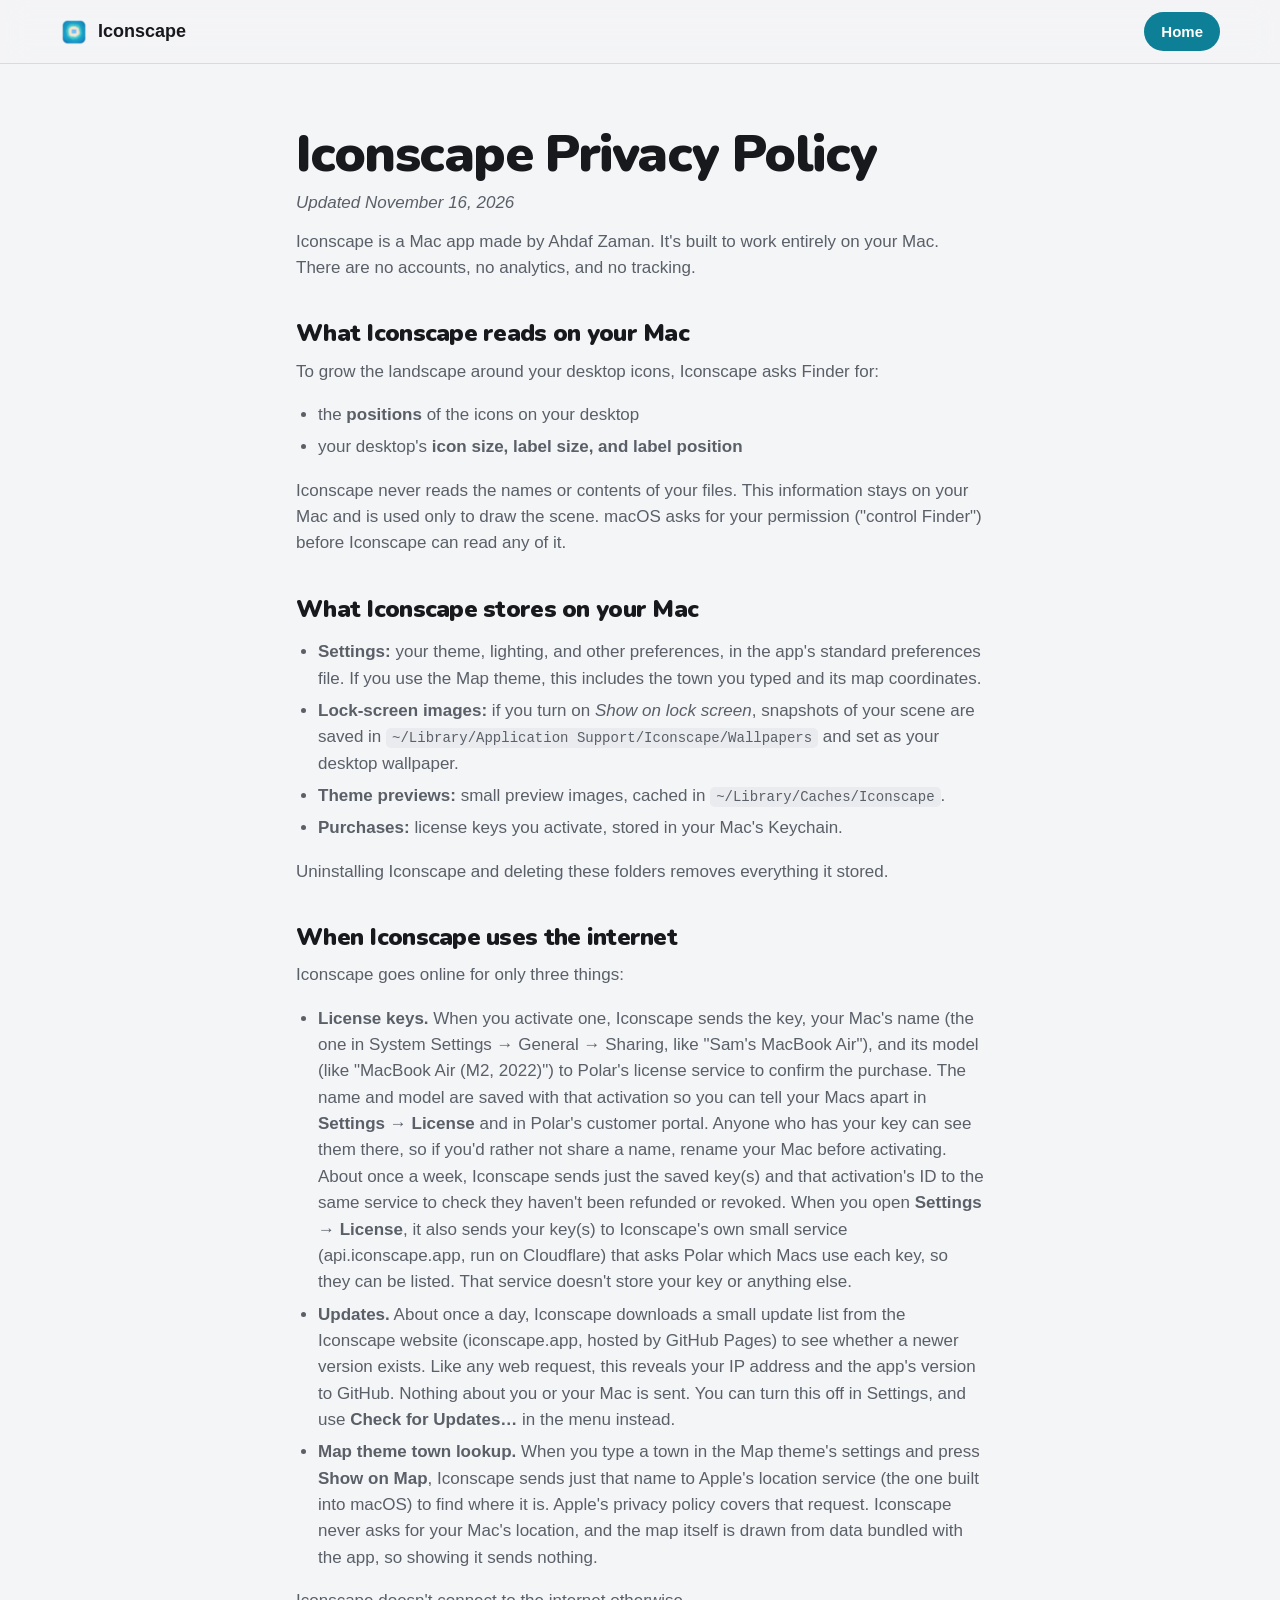
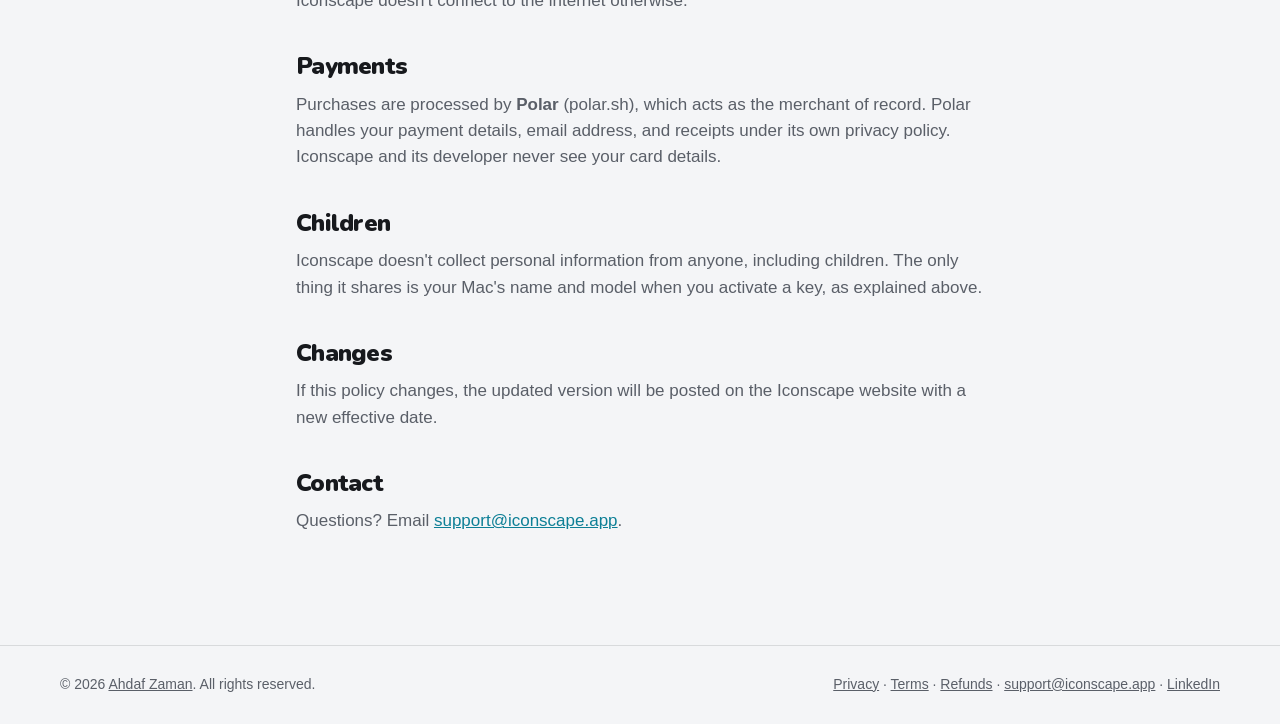
==== privacy.html @ f94374fd "Footer: LinkedIn" ====
<!doctype html>
<html lang="en">
<head>
<meta charset="utf-8">
<meta name="viewport" content="width=device-width, initial-scale=1">
<title>Privacy · Iconscape</title>
<meta name="description" content="How Iconscape handles your data: no accounts, no analytics, and no tracking.">
<link rel="canonical" href="https://iconscape.app/privacy.html">
<meta property="og:type" content="website">
<meta property="og:site_name" content="Iconscape">
<meta property="og:title" content="Privacy · Iconscape">
<meta property="og:description" content="How Iconscape handles your data: no accounts, no analytics, and no tracking.">
<meta property="og:url" content="https://iconscape.app/privacy.html">
<meta property="og:image" content="https://iconscape.app/img/lagoon.jpg">
<meta property="og:image:width" content="1800">
<meta property="og:image:height" content="1170">
<meta property="og:image:alt" content="A Mac desktop with a lagoon landscape growing around its icons">
<meta name="twitter:card" content="summary_large_image">
<meta name="twitter:title" content="Privacy · Iconscape">
<meta name="twitter:description" content="How Iconscape handles your data: no accounts, no analytics, and no tracking.">
<meta name="twitter:image" content="https://iconscape.app/img/lagoon.jpg">
<meta name="twitter:image:alt" content="A Mac desktop with a lagoon landscape growing around its icons">
<meta name="theme-color" content="#f4f5f7" media="(prefers-color-scheme: light)">
<meta name="theme-color" content="#1e2021" media="(prefers-color-scheme: dark)">
<link rel="icon" href="/favicon.ico" sizes="48x48">
<link rel="icon" type="image/png" sizes="96x96" href="/img/favicon-96.png">
<link rel="icon" type="image/png" sizes="192x192" href="/img/favicon-192.png">
<link rel="apple-touch-icon" href="/apple-touch-icon.png">
<link rel="stylesheet" href="style.css?v=1.2.16">
</head>
<body>
<header class="nav">
  <a class="brand" href="index.html"><img src="img/icon.png" alt="" width="28" height="28">Iconscape</a>
  <nav><a class="btn btn-small" href="index.html">Home</a></nav>
</header>
<main class="legal">
<h1>Iconscape Privacy Policy</h1>
<p class="eff">Updated November 16, 2026</p>
<p>Iconscape is a Mac app made by Ahdaf Zaman. It's built to work entirely on your Mac. There are no accounts, no analytics, and no tracking.</p>
<h2>What Iconscape reads on your Mac</h2>
<p>To grow the landscape around your desktop icons, Iconscape asks Finder for:</p>
<ul>
<li>the <b>positions</b> of the icons on your desktop</li>
<li>your desktop's <b>icon size, label size, and label position</b></li>
</ul>
<p>Iconscape never reads the names or contents of your files. This information stays on your Mac and is used only to draw the scene. macOS asks for your permission ("control Finder") before Iconscape can read any of it.</p>
<h2>What Iconscape stores on your Mac</h2>
<ul>
<li><b>Settings:</b> your theme, lighting, and other preferences, in the app's standard preferences file. If you use the Map theme, this includes the town you typed and its map coordinates.</li>
<li><b>Lock-screen images:</b> if you turn on <i>Show on lock screen</i>, snapshots of your scene are saved in <code>~/Library/Application Support/Iconscape/Wallpapers</code> and set as your desktop wallpaper.</li>
<li><b>Theme previews:</b> small preview images, cached in <code>~/Library/Caches/Iconscape</code>.</li>
<li><b>Purchases:</b> license keys you activate, stored in your Mac's Keychain.</li>
</ul>
<p>Uninstalling Iconscape and deleting these folders removes everything it stored.</p>
<h2>When Iconscape uses the internet</h2>
<p>Iconscape goes online for only three things:</p>
<ul>
<li><b>License keys.</b> When you activate one, Iconscape sends the key, your Mac's name (the one in System Settings → General → Sharing, like "Sam's MacBook Air"), and its model (like "MacBook Air (M2, 2022)") to Polar's license service to confirm the purchase. The name and model are saved with that activation so you can tell your Macs apart in <b>Settings → License</b> and in Polar's customer portal. Anyone who has your key can see them there, so if you'd rather not share a name, rename your Mac before activating. About once a week, Iconscape sends just the saved key(s) and that activation's ID to the same service to check they haven't been refunded or revoked. When you open <b>Settings → License</b>, it also sends your key(s) to Iconscape's own small service (api.iconscape.app, run on Cloudflare) that asks Polar which Macs use each key, so they can be listed. That service doesn't store your key or anything else.</li>
<li><b>Updates.</b> About once a day, Iconscape downloads a small update list from the Iconscape website (iconscape.app, hosted by GitHub Pages) to see whether a newer version exists. Like any web request, this reveals your IP address and the app's version to GitHub. Nothing about you or your Mac is sent. You can turn this off in Settings, and use <b>Check for Updates…</b> in the menu instead.</li>
<li><b>Map theme town lookup.</b> When you type a town in the Map theme's settings and press <b>Show on Map</b>, Iconscape sends just that name to Apple's location service (the one built into macOS) to find where it is. Apple's privacy policy covers that request. Iconscape never asks for your Mac's location, and the map itself is drawn from data bundled with the app, so showing it sends nothing.</li>
</ul>
<p>Iconscape doesn't connect to the internet otherwise.</p>
<h2>Payments</h2>
<p>Purchases are processed by <b>Polar</b> (polar.sh), which acts as the merchant of record. Polar handles your payment details, email address, and receipts under its own privacy policy. Iconscape and its developer never see your card details.</p>
<h2>Children</h2>
<p>Iconscape doesn't collect personal information from anyone, including children. The only thing it shares is your Mac's name and model when you activate a key, as explained above.</p>
<h2>Changes</h2>
<p>If this policy changes, the updated version will be posted on the Iconscape website with a new effective date.</p>
<h2>Contact</h2>
<p>Questions? Email <a href="mailto:support@iconscape.app">support@iconscape.app</a>.</p>
</main>
<footer class="foot">
  <p>© 2026 <a href="https://www.linkedin.com/in/ahdafzaman/" target="_blank" rel="me noopener">Ahdaf Zaman</a>. All rights reserved.</p>
  <p><a href="privacy.html">Privacy</a> · <a href="terms.html">Terms</a> · <a href="refunds.html">Refunds</a> · <a href="mailto:support@iconscape.app">support@iconscape.app</a> · <a href="https://www.linkedin.com/in/ahdafzaman/" target="_blank" rel="me noopener">LinkedIn</a></p>
</footer>
</body>
</html>
---- style.css ----
/* Apple's rounded font is Safari-only; other browsers get Nunito (OFL, fonts/OFL.txt), set one weight heavier to match it. */
@font-face { font-family: "Iconscape Rounded"; src: url(fonts/rounded-650.woff2) format("woff2"); font-weight: 650; font-display: swap; }
@font-face { font-family: "Iconscape Rounded"; src: url(fonts/rounded-700.woff2) format("woff2"); font-weight: 700; font-display: swap; }
@font-face { font-family: "Iconscape Rounded"; src: url(fonts/rounded-800.woff2) format("woff2"); font-weight: 800; font-display: swap; }

:root {
  --rounded: ui-rounded, "SF Pro Rounded", "Iconscape Rounded", -apple-system, BlinkMacSystemFont, sans-serif;
  --bg: #f4f5f7;
  --bg-2: #e9ebef;
  --card: #ffffff;
  --ink: #17191d;
  --ink-2: #5a5f68;
  --line: rgba(23, 25, 29, .12);
  --accent: #0d7f96;
  --accent-ink: #ffffff;
  --gold: #b9832f;
  --free: #2f7d4a;
  --shadow: 0 30px 60px -30px rgba(20, 28, 40, .4), 0 10px 20px -10px rgba(20, 28, 40, .16);
  --radius: 14px;
  color-scheme: light;
}
@media (prefers-color-scheme: dark) {
  :root:not([data-theme="light"]) {
    --bg: #1e2021; --bg-2: #282b2d; --card: #2d3032; --ink: #eff0f1; --ink-2: #a2a6aa;
    --line: rgba(239, 240, 241, .1); --accent: #3fb6cf; --accent-ink: #0b1215; --gold: #e0ad5a; --free: #6cc58b;
    --shadow: 0 30px 60px -30px rgba(0, 0, 0, .8), 0 10px 20px -10px rgba(0, 0, 0, .5);
    color-scheme: dark;
  }
}
:root[data-theme="dark"] {
  --bg: #1e2021; --bg-2: #282b2d; --card: #2d3032; --ink: #eff0f1; --ink-2: #a2a6aa;
  --line: rgba(239, 240, 241, .1); --accent: #3fb6cf; --accent-ink: #0b1215; --gold: #e0ad5a; --free: #6cc58b;
  color-scheme: dark;
}

* { box-sizing: border-box; }
html { scroll-behavior: smooth; scroll-padding-top: 72px; overflow-x: clip; }   /* full-bleed rows never cause sideways scrolling */
body {
  margin: 0; background: var(--bg); color: var(--ink);
  font: 17px/1.55 -apple-system, BlinkMacSystemFont, "SF Pro Text", "Helvetica Neue", Helvetica, Arial, sans-serif;
  -webkit-font-smoothing: antialiased;
}
img { max-width: 100%; display: block; }
a { color: var(--accent); }
h1, h2, h3 { font-family: var(--rounded); letter-spacing: -.02em; margin: 0; }
h1 { font-size: clamp(46px, 8vw, 92px); line-height: 1; font-weight: 800; letter-spacing: -.03em; }
h2 { font-size: clamp(32px, 4.6vw, 52px); line-height: 1.06; font-weight: 800; letter-spacing: -.03em; }
h3 { font-size: 19px; font-weight: 650; }
p { margin: 0; }

/* Nav */
.nav {
  position: sticky; top: 0; z-index: 10; display: flex; align-items: center; justify-content: space-between;
  gap: 16px; padding: 12px max(16px, calc((100vw - 1160px) / 2));
  background: color-mix(in srgb, var(--bg) 82%, transparent); backdrop-filter: saturate(1.4) blur(14px);
  -webkit-backdrop-filter: saturate(1.4) blur(14px); border-bottom: 1px solid var(--line);
}
.brand { display: flex; align-items: center; gap: 10px; font-weight: 700; font-size: 18px; color: var(--ink); text-decoration: none; }
.brand img { border-radius: 7px; }
.nav nav { display: flex; align-items: center; gap: 22px; }
.nav nav a:not(.btn) { color: var(--ink-2); text-decoration: none; font-size: 15px; }
.nav nav a:not(.btn):hover { color: var(--ink); }

/* Buttons */
.btn {
  display: inline-flex; align-items: center; justify-content: center; padding: 13px 24px; border-radius: 999px;
  background: var(--accent); color: var(--accent-ink); font-weight: 600; text-decoration: none; border: 1px solid transparent;
  transition: transform .15s ease, filter .15s ease;
}
.btn:hover { transform: translateY(-1px); filter: brightness(1.06); }
.btn-ghost { background: transparent; color: var(--ink); border-color: var(--line); }
.btn-small { padding: 7px 16px; font-size: 15px; }

/* Layout */
main > section { padding-left: max(16px, calc((100vw - 1160px) / 2)); padding-right: max(16px, calc((100vw - 1160px) / 2)); }
.block { padding-top: 96px; padding-bottom: 8px; }
.head { max-width: 820px; margin-bottom: 40px; }
.head p { color: var(--ink-2); margin-top: 16px; font-size: 19px; max-width: 680px; }

/* Hero */
.hero { display: grid; grid-template-columns: minmax(0, 5fr) minmax(0, 7fr); gap: 56px; align-items: center; padding-top: 72px; }
.lede { font-size: 20px; color: var(--ink-2); margin: 22px 0 30px; max-width: 470px; }
.cta { display: flex; flex-wrap: wrap; gap: 12px; }
.fine { margin-top: 18px; font-size: 14px; color: var(--ink-2); }
.screen { margin: 0; }
.screen-bar {
  display: flex; gap: 7px; padding: 11px 14px; background: var(--bg-2); border: 1px solid var(--line); border-bottom: 0;
  border-radius: var(--radius) var(--radius) 0 0;
}
.screen-bar span { width: 11px; height: 11px; border-radius: 50%; background: var(--line); }
.screen-view { overflow: hidden; border-radius: 0 0 var(--radius) var(--radius); box-shadow: var(--shadow); border: 1px solid var(--line); background: #0d7f96; }
#hero-img { width: 100%; height: auto; aspect-ratio: 1800 / 1170; object-fit: cover; transition: opacity .18s ease; }
.hero-controls { display: flex; justify-content: space-between; flex-wrap: wrap; gap: 10px; margin-top: 16px; }
.seg { display: inline-flex; padding: 3px; border-radius: 999px; background: var(--bg-2); border: 1px solid var(--line); }
.seg button {
  font: inherit; font-size: 14px; border: 0; background: none; color: var(--ink-2); padding: 6px 14px; border-radius: 999px; cursor: pointer;
}
.seg button.on { background: var(--card); color: var(--ink); box-shadow: 0 1px 3px rgba(0, 0, 0, .12); font-weight: 600; }

/* Steps */
.steps { display: grid; grid-template-columns: repeat(3, 1fr); gap: 24px; padding-top: 88px; }
.steps > div { border-top: 1px solid var(--line); padding-top: 20px; }
.steps b { display: inline-block; font-size: 13px; color: var(--accent); margin-bottom: 6px; letter-spacing: .08em; }
.steps p { color: var(--ink-2); margin-top: 6px; }

/* Gallery: two rows of scenes gliding past in opposite directions, each playing its loop */
/* Edge to edge, up to 2400px: wider than that (ultrawide, or zoomed far out) the rows would run out of scenes. */
.gallery { width: min(100vw, 2400px); margin-left: 50%; translate: -50%; }
.rail { overflow: hidden; padding: 10px 0; -webkit-mask: linear-gradient(90deg, transparent, #000 5%, #000 95%, transparent); mask: linear-gradient(90deg, transparent, #000 5%, #000 95%, transparent);
  touch-action: pan-y; }   /* phones: vertical swipes scroll the page, sideways ones slide the row */
.rail + .rail { margin-top: 12px; }
.track { display: flex; gap: 22px; width: max-content; will-change: transform; }
.slide { position: relative; display: block; width: clamp(260px, 30vw, 440px); flex: none; padding: 0; border: 0; background: var(--bg-2); color: #fff;
  cursor: zoom-in; border-radius: var(--radius); overflow: hidden; font: inherit; text-align: left; transition: transform .25s ease, box-shadow .25s ease; }
.slide:hover { transform: scale(1.03); box-shadow: var(--shadow); }
.slide img, .slide video { display: block; width: 100%; height: auto; aspect-ratio: 720 / 468; object-fit: cover; }
.slide video { position: absolute; inset: 0; height: 100%; }
.slide-cap { position: absolute; left: 0; right: 0; bottom: 0; padding: 34px 16px 12px; font-size: 15px; font-weight: 600;
  background: linear-gradient(transparent, rgba(0, 0, 0, .55)); opacity: 0; transform: translateY(6px); transition: opacity .25s, transform .25s; }
.slide:hover .slide-cap, .slide:focus-visible .slide-cap { opacity: 1; transform: none; }
.slide-cap em { font-style: normal; font-weight: 500; opacity: .8; margin-left: 6px; }
.slide-more { cursor: default; color: var(--ink); }
.slide-more:hover { transform: none; box-shadow: none; }
.slide-more .slide-cap { opacity: 1; transform: none; background: none; color: var(--ink); text-align: center; padding-bottom: 18px; }

.more-link { display: inline-flex; text-decoration: none; gap: 6px; margin-top: 14px; font-weight: 600; color: var(--accent); }
.more-link span { transition: transform .2s ease; }
.more-link:hover span { transform: translateX(3px); }

/* Scenes page: every scene as a big tile; hover plays its loop, click opens it large */
.scenes-page { padding: 64px max(16px, calc((100vw - 1160px) / 2)) 0; }
.scenes-page h1 { font-size: clamp(36px, 6vw, 52px); }
.scenes-page .head p { color: var(--ink-2); margin-top: 12px; max-width: 680px; }
.grid { display: grid; grid-template-columns: repeat(auto-fill, minmax(320px, 1fr)); gap: 40px 28px; margin-top: 44px; }
.scene { font: inherit; color: inherit; text-align: left; padding: 0; background: none; border: 0; cursor: zoom-in; display: flex; flex-direction: column; }
.scene-art { position: relative; display: block; border-radius: var(--radius); overflow: hidden; box-shadow: 0 0 0 1px var(--line); transition: transform .25s ease, box-shadow .25s ease; }
.scene:hover .scene-art { transform: translateY(-4px); box-shadow: var(--shadow); }
.scene-art img { display: block; width: 100%; height: auto; aspect-ratio: 720 / 468; object-fit: cover; }
.scene-art video { position: absolute; inset: 0; width: 100%; height: 100%; object-fit: cover; opacity: 0; transition: opacity .35s ease; }
.scene-art video.playing { opacity: 1; }
.scene-meta { display: flex; align-items: flex-start; justify-content: space-between; gap: 10px; padding: 14px 2px 0; }
.scene-meta b { display: block; font-size: 17px; }
.scene-meta small { display: block; color: var(--ink-2); font-size: 14px; line-height: 1.4; margin-top: 2px; }
.scene-meta em { font-style: normal; font-size: 13px; font-weight: 600; padding: 3px 10px; border-radius: 999px; border: 1px solid var(--line); color: var(--ink-2); white-space: nowrap; }
.scene-meta em.free { color: var(--free); border-color: color-mix(in srgb, var(--free) 40%, transparent); }
.scene-more { cursor: default; }
.scene-more:hover .scene-art { transform: none; box-shadow: 0 0 0 1px var(--line); }

/* Features */
.features { display: grid; grid-template-columns: repeat(3, 1fr); gap: 34px 40px; }
.features p { color: var(--ink-2); margin-top: 8px; }

/* Pricing */
.prices { display: grid; grid-template-columns: repeat(3, 1fr); gap: 22px; align-items: stretch; }
.price {
  position: relative; display: flex; flex-direction: column; gap: 10px; padding: 28px; background: var(--card);
  border: 1px solid var(--line); border-radius: var(--radius);
}
.price p:not(.amount) { color: var(--ink-2); flex: 1; }
.price .amount { font-size: 42px; font-weight: 700; letter-spacing: -.03em; font-family: var(--rounded); }
.price .btn { margin-top: 8px; align-self: flex-start; }
.price.best { border: 2px solid var(--accent); }
.tag {
  position: absolute; top: -12px; left: 26px; background: var(--accent); color: var(--accent-ink); font-size: 12px; font-weight: 700;
  letter-spacing: .04em; padding: 4px 10px; border-radius: 999px;
}
.note { color: var(--ink-2); margin-top: 22px; font-size: 15px; max-width: 760px; }

/* Download */
.download { text-align: center; display: flex; flex-direction: column; align-items: center; gap: 14px; }
.download > img { border-radius: 22px; box-shadow: var(--shadow); }
.download > p { color: var(--ink-2); }
.first-open {
  text-align: left; max-width: 620px; margin-top: 30px; padding: 24px 28px; background: var(--card);
  border: 1px solid var(--line); border-radius: var(--radius);
}
.first-open p, .first-open ol { color: var(--ink-2); font-size: 16px; }
.first-open p { margin-top: 8px; }
.first-open ol { margin: 10px 0 0; padding-left: 22px; }
.first-open li { margin: 4px 0; }

/* FAQ */
.faq { display: grid; grid-template-columns: minmax(0, 4fr) minmax(0, 7fr); gap: 32px 64px; align-items: start; }
.faq-side h2 { font-size: clamp(40px, 5vw, 56px); font-weight: 800; letter-spacing: -.03em; }
.faq-side p { color: var(--ink-2); margin-top: 14px; font-size: 17px; max-width: 300px; }
.faq-side a { color: var(--ink); font-weight: 600; text-underline-offset: 3px; text-decoration-color: var(--line); }
.faq-side a:hover { text-decoration-color: currentColor; }
.faq-list { border-top: 1px solid var(--line); }
.faq details { border-bottom: 1px solid var(--line); padding: 24px 0; }
.faq summary { cursor: pointer; font-weight: 600; font-size: 18px; list-style: none; display: flex; justify-content: space-between; align-items: center; gap: 16px; }
.faq summary::-webkit-details-marker { display: none; }
.faq summary::after { content: "+"; color: var(--ink-2); font-weight: 400; font-size: 22px; line-height: 1; }
.faq details[open] summary::after { content: "−"; }
.faq details p { color: var(--ink-2); margin-top: 10px; }

/* Footer */
.foot {
  margin-top: 110px; padding: 28px max(16px, calc((100vw - 1160px) / 2)); border-top: 1px solid var(--line);
  display: flex; justify-content: space-between; flex-wrap: wrap; gap: 10px; color: var(--ink-2); font-size: 14px;
}
.foot a { color: var(--ink-2); }
.foot { align-items: center; }
.foot-text p { margin: 4px 0; }
.foot-badge { display: block; line-height: 0; opacity: .85; transition: opacity .2s; }
.foot-badge:hover { opacity: 1; }
.foot-badge img { height: 56px; width: auto; }
.for-dark { display: none; }
@media (prefers-color-scheme: dark) {
  :root:not([data-theme="light"]) .for-light { display: none; }
  :root:not([data-theme="light"]) .for-dark { display: block; }
}
:root[data-theme="dark"] .for-light { display: none; }
:root[data-theme="dark"] .for-dark { display: block; }

/* Lightbox */
.lightbox {
  position: fixed; inset: 0; z-index: 50; display: flex; align-items: center; justify-content: center; gap: 12px;
  padding: 24px; background: rgba(8, 10, 12, .88);
}
.lightbox[hidden] { display: none; }
.lightbox figure { margin: 0; width: min(1180px, 100%); }
/* The scene's loop, big, and its name rising in under it */
.lb-art { position: relative; border-radius: 14px; overflow: hidden; aspect-ratio: 1470 / 956; max-height: 78vh; margin: 0 auto; background: #000;
  box-shadow: 0 40px 90px -30px rgba(0, 0, 0, .8); transform: scale(.96); opacity: 0; transition: transform .35s cubic-bezier(.2, .8, .2, 1), opacity .3s; }
.lb-art img, .lb-art video { position: absolute; inset: 0; width: 100%; height: 100%; object-fit: cover; }
.lightbox figcaption { display: flex; flex-direction: column; align-items: center; gap: 4px; margin-top: 18px; text-align: center; color: #cfc8bb; font-size: 15px;
  opacity: 0; transform: translateY(14px); transition: opacity .35s .12s, transform .45s .12s cubic-bezier(.2, .8, .2, 1); }
.lightbox figcaption b { font-size: 24px; color: #fff; }
.lightbox.show .lb-art { transform: none; opacity: 1; }
.lightbox.show figcaption { opacity: 1; transform: none; }
.lightbox figcaption a { color: #7fd6e8; }
.lightbox button {
  background: rgba(255, 255, 255, .1); color: #fff; border: 0; width: 46px; height: 46px; border-radius: 50%;
  font-size: 28px; line-height: 1; cursor: pointer; flex: none;
}
.lightbox button:hover { background: rgba(255, 255, 255, .2); }
.lb-close { position: absolute; top: 18px; right: 18px; }

/* Legal page */
.legal { max-width: 720px; margin: 0 auto; padding: 64px 16px 0; }
.legal h1 { font-size: clamp(36px, 6vw, 52px); }
.legal h2 { font-size: 24px; margin-top: 40px; }
.legal p, .legal li { color: var(--ink-2); }
.legal p { margin-top: 12px; }
.legal ul { padding-left: 22px; }
.legal li { margin: 6px 0; }
.legal code { font-size: 14px; background: var(--bg-2); padding: 2px 6px; border-radius: 5px; overflow-wrap: anywhere; }
.legal .eff { margin-top: 10px; font-style: italic; }

/* Narrow screens */
@media (max-width: 900px) {
  .faq { grid-template-columns: 1fr; gap: 24px; }
  .hero { grid-template-columns: 1fr; gap: 40px; padding-top: 44px; }
  .features, .prices { grid-template-columns: 1fr 1fr; }
}
@media (max-width: 640px) {
  .nav nav a:not(.btn) { display: none; }
  .steps, .features, .prices { grid-template-columns: 1fr; }
  .block { padding-top: 72px; }
  .lightbox { padding: 12px; }
  .lb-prev, .lb-next { position: absolute; bottom: 20px; }
  .lb-prev { left: calc(50% - 56px); } .lb-next { right: calc(50% - 56px); }
}
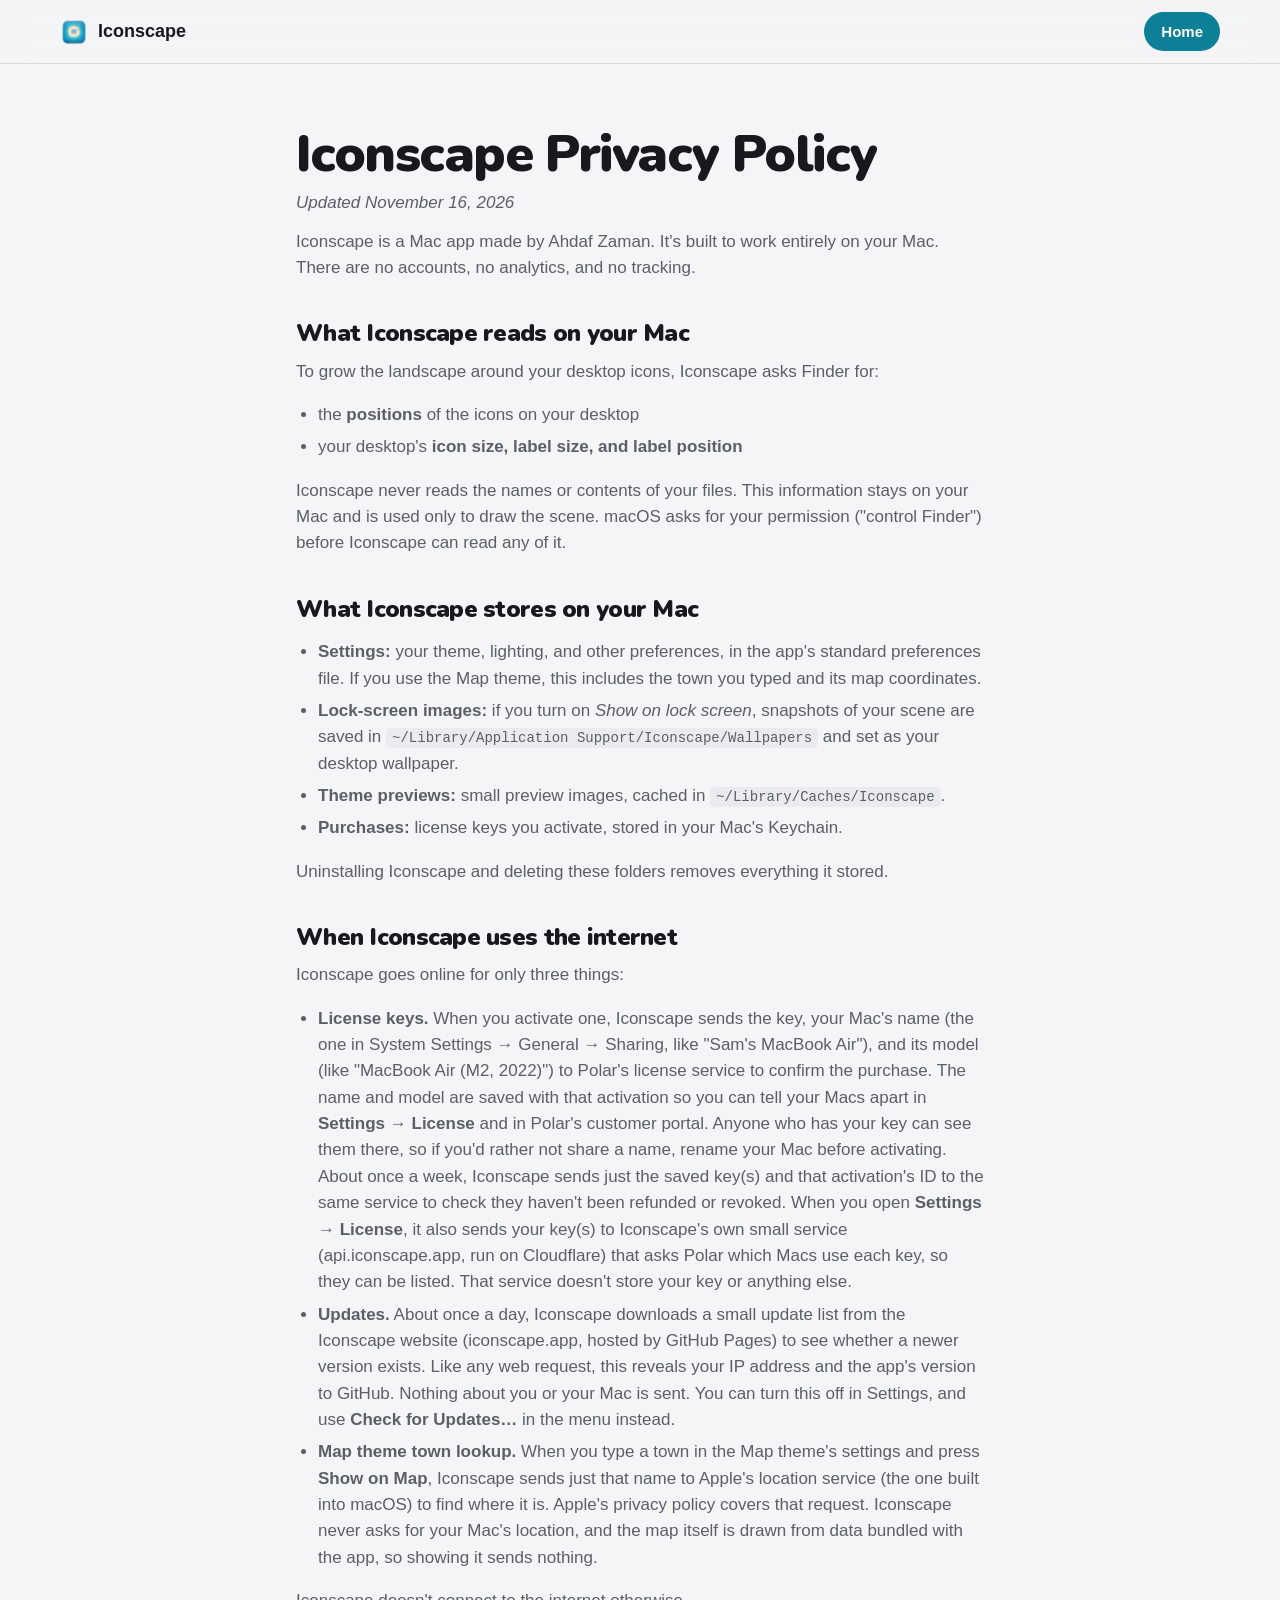
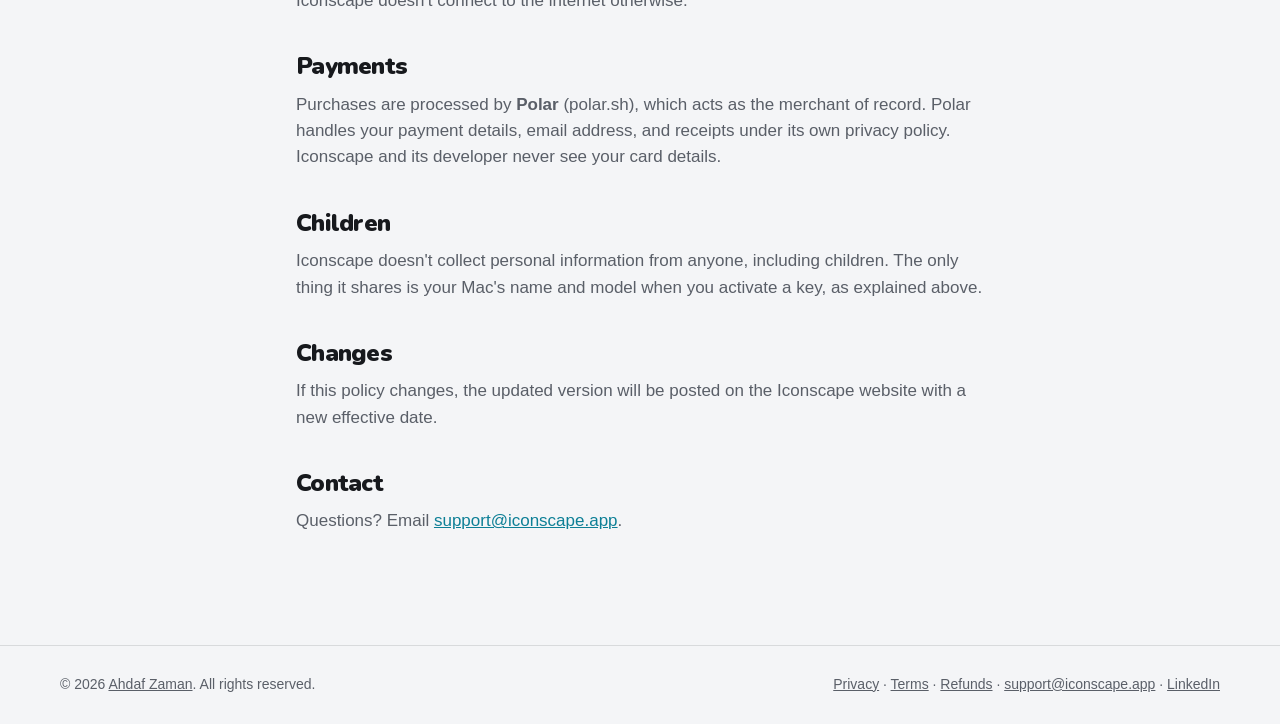
==== commit 4a64355e: "Iconscape 1.2.18" ====
--- a/privacy.html
+++ b/privacy.html
@@ -26,7 +26,7 @@
 <link rel="icon" type="image/png" sizes="96x96" href="/img/favicon-96.png">
 <link rel="icon" type="image/png" sizes="192x192" href="/img/favicon-192.png">
 <link rel="apple-touch-icon" href="/apple-touch-icon.png">
-<link rel="stylesheet" href="style.css?v=1.2.16">
+<link rel="stylesheet" href="style.css?v=1.2.18">
 </head>
 <body>
 <header class="nav">
--- a/style.css
+++ b/style.css
@@ -204,6 +204,7 @@
 .foot-badge { display: block; line-height: 0; opacity: .85; transition: opacity .2s; }
 .foot-badge:hover { opacity: 1; }
 .foot-badge img { height: 56px; width: auto; }
+.foot-badges { display: flex; align-items: center; gap: 14px; flex-wrap: wrap; }
 .for-dark { display: none; }
 @media (prefers-color-scheme: dark) {
   :root:not([data-theme="light"]) .for-light { display: none; }
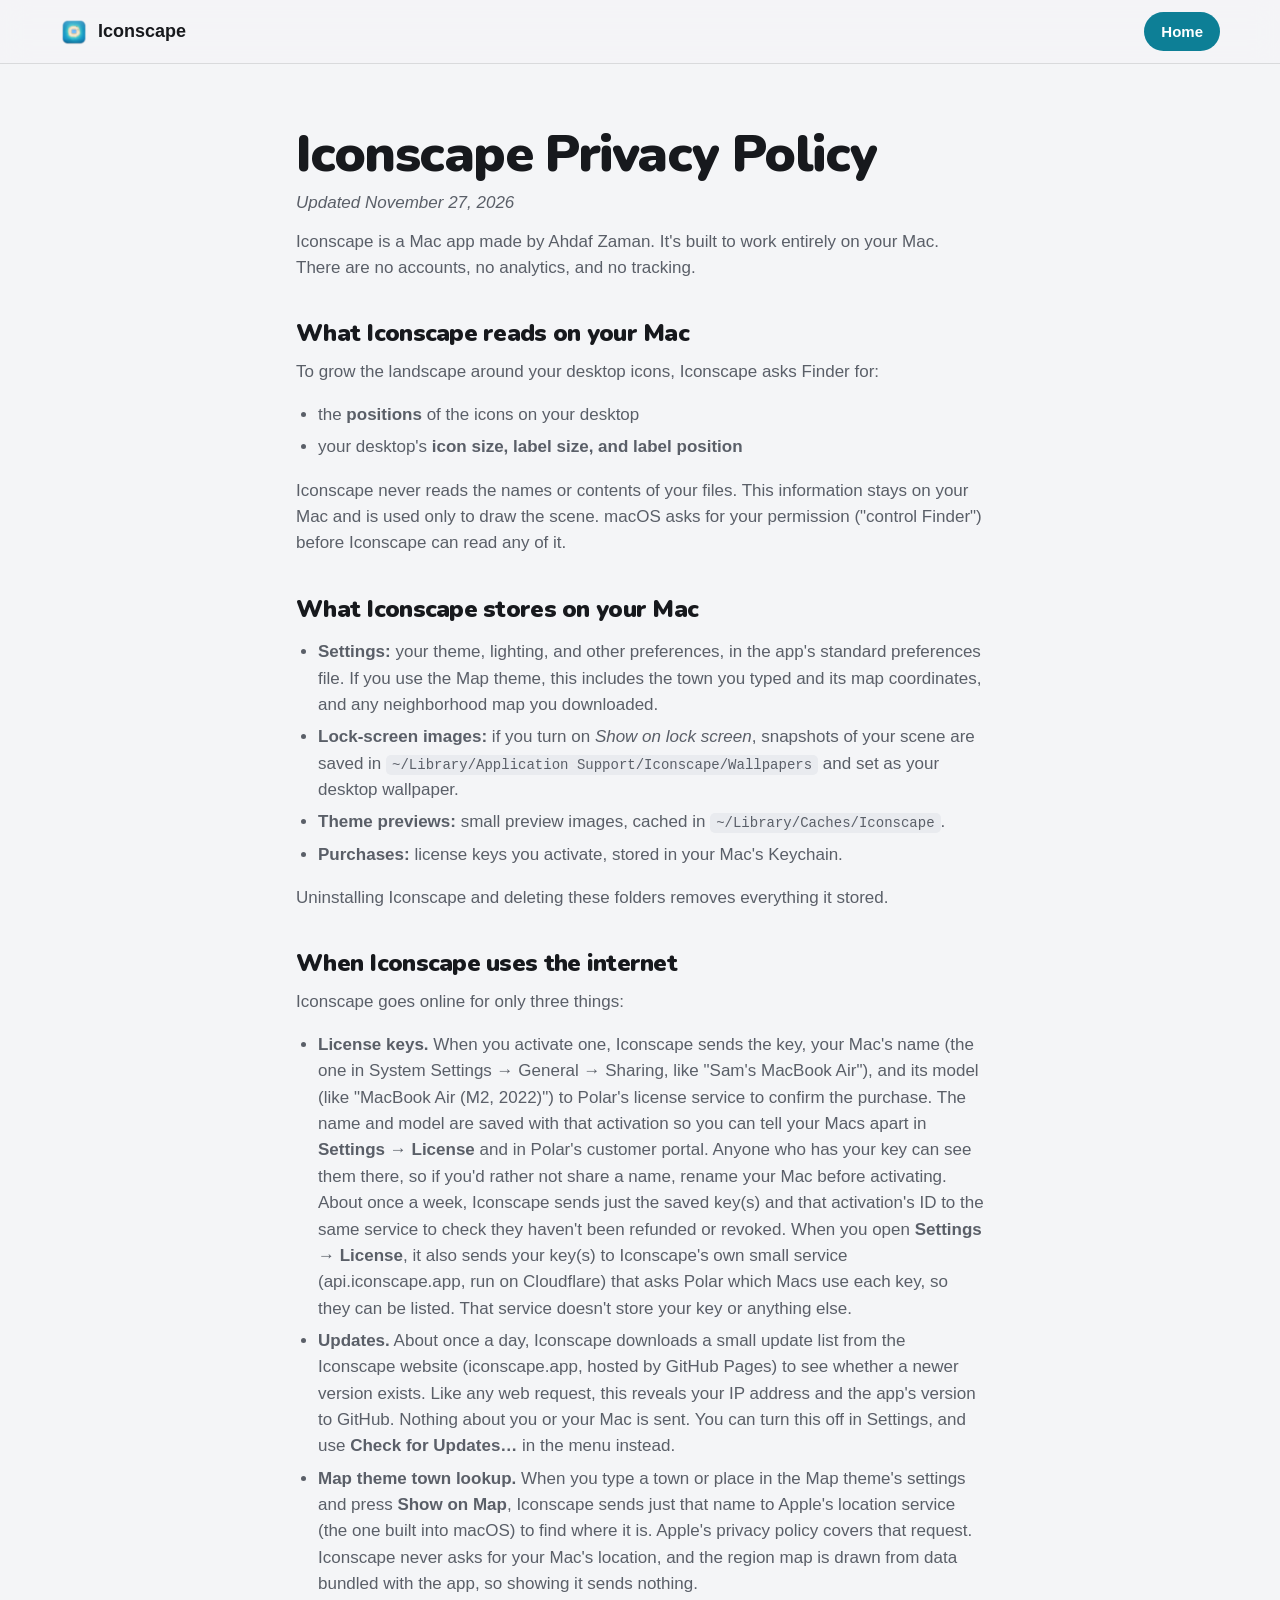
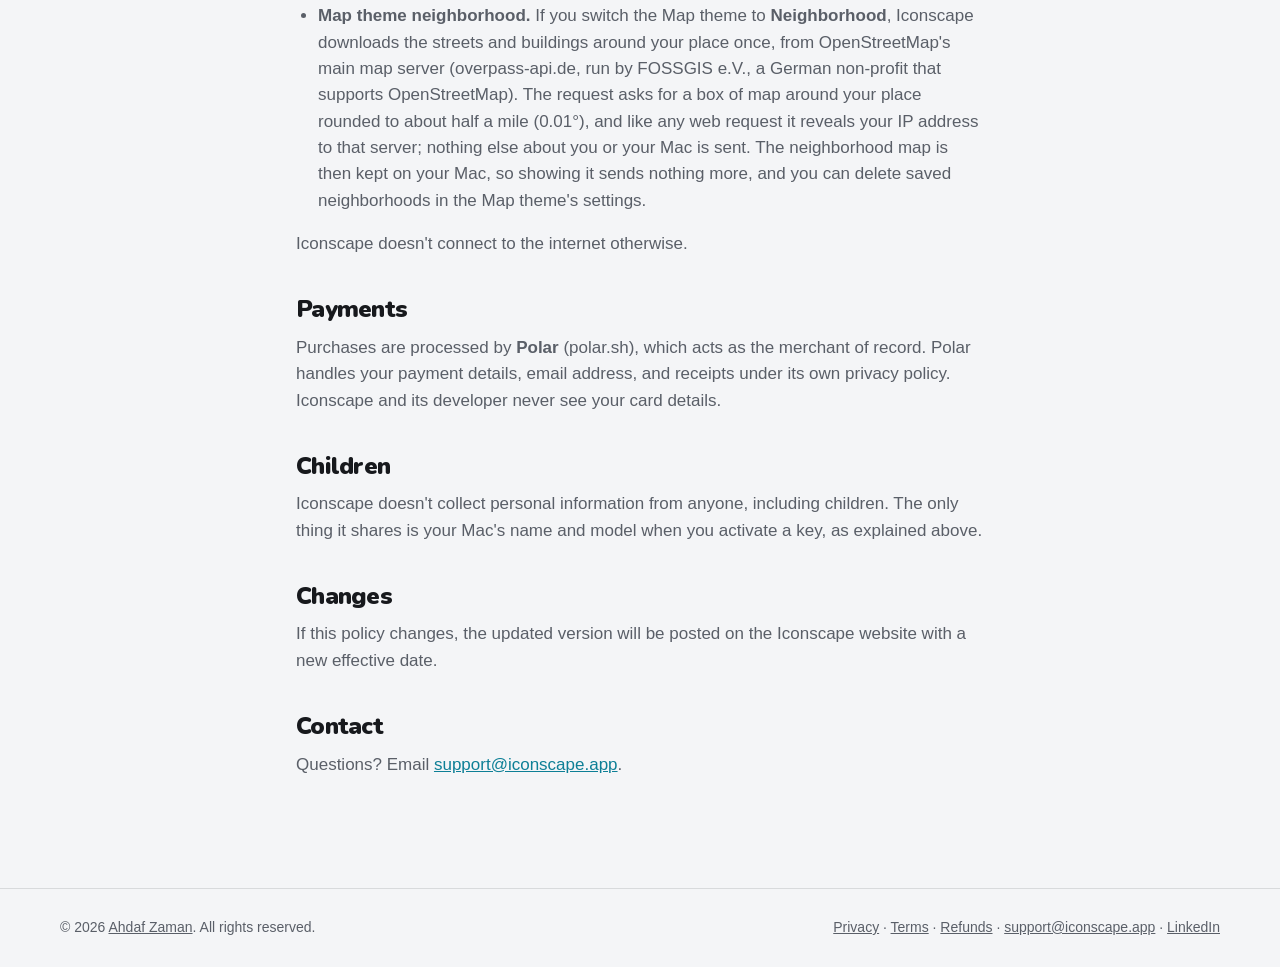
==== commit 33f5e18b: "Iconscape 1.3.0" ====
--- a/privacy.html
+++ b/privacy.html
@@ -7,26 +7,29 @@
 <meta name="description" content="How Iconscape handles your data: no accounts, no analytics, and no tracking.">
 <link rel="canonical" href="https://iconscape.app/privacy.html">
 <meta property="og:type" content="website">
+<meta property="og:locale" content="en_US">
 <meta property="og:site_name" content="Iconscape">
 <meta property="og:title" content="Privacy · Iconscape">
 <meta property="og:description" content="How Iconscape handles your data: no accounts, no analytics, and no tracking.">
 <meta property="og:url" content="https://iconscape.app/privacy.html">
-<meta property="og:image" content="https://iconscape.app/img/lagoon.jpg">
-<meta property="og:image:width" content="1800">
-<meta property="og:image:height" content="1170">
-<meta property="og:image:alt" content="A Mac desktop with a lagoon landscape growing around its icons">
+<meta property="og:image" content="https://iconscape.app/img/share.jpg?v=1.3.0">
+<meta property="og:image:secure_url" content="https://iconscape.app/img/share.jpg?v=1.3.0">
+<meta property="og:image:type" content="image/jpeg">
+<meta property="og:image:width" content="2400">
+<meta property="og:image:height" content="1260">
+<meta property="og:image:alt" content="Iconscape: your desktop, alive. A Mac desktop with Lagoon by day and Metro at night growing around the icons.">
 <meta name="twitter:card" content="summary_large_image">
 <meta name="twitter:title" content="Privacy · Iconscape">
 <meta name="twitter:description" content="How Iconscape handles your data: no accounts, no analytics, and no tracking.">
-<meta name="twitter:image" content="https://iconscape.app/img/lagoon.jpg">
-<meta name="twitter:image:alt" content="A Mac desktop with a lagoon landscape growing around its icons">
+<meta name="twitter:image" content="https://iconscape.app/img/share.jpg?v=1.3.0">
+<meta name="twitter:image:alt" content="Iconscape: your desktop, alive. A Mac desktop with Lagoon by day and Metro at night growing around the icons.">
 <meta name="theme-color" content="#f4f5f7" media="(prefers-color-scheme: light)">
 <meta name="theme-color" content="#1e2021" media="(prefers-color-scheme: dark)">
 <link rel="icon" href="/favicon.ico" sizes="48x48">
 <link rel="icon" type="image/png" sizes="96x96" href="/img/favicon-96.png">
 <link rel="icon" type="image/png" sizes="192x192" href="/img/favicon-192.png">
 <link rel="apple-touch-icon" href="/apple-touch-icon.png">
-<link rel="stylesheet" href="style.css?v=1.2.18">
+<link rel="stylesheet" href="style.css?v=1.3.0">
 </head>
 <body>
 <header class="nav">
@@ -35,7 +38,7 @@
 </header>
 <main class="legal">
 <h1>Iconscape Privacy Policy</h1>
-<p class="eff">Updated November 16, 2026</p>
+<p class="eff">Updated November 27, 2026</p>
 <p>Iconscape is a Mac app made by Ahdaf Zaman. It's built to work entirely on your Mac. There are no accounts, no analytics, and no tracking.</p>
 <h2>What Iconscape reads on your Mac</h2>
 <p>To grow the landscape around your desktop icons, Iconscape asks Finder for:</p>
@@ -46,7 +49,7 @@
 <p>Iconscape never reads the names or contents of your files. This information stays on your Mac and is used only to draw the scene. macOS asks for your permission ("control Finder") before Iconscape can read any of it.</p>
 <h2>What Iconscape stores on your Mac</h2>
 <ul>
-<li><b>Settings:</b> your theme, lighting, and other preferences, in the app's standard preferences file. If you use the Map theme, this includes the town you typed and its map coordinates.</li>
+<li><b>Settings:</b> your theme, lighting, and other preferences, in the app's standard preferences file. If you use the Map theme, this includes the town you typed and its map coordinates, and any neighborhood map you downloaded.</li>
 <li><b>Lock-screen images:</b> if you turn on <i>Show on lock screen</i>, snapshots of your scene are saved in <code>~/Library/Application Support/Iconscape/Wallpapers</code> and set as your desktop wallpaper.</li>
 <li><b>Theme previews:</b> small preview images, cached in <code>~/Library/Caches/Iconscape</code>.</li>
 <li><b>Purchases:</b> license keys you activate, stored in your Mac's Keychain.</li>
@@ -57,7 +60,8 @@
 <ul>
 <li><b>License keys.</b> When you activate one, Iconscape sends the key, your Mac's name (the one in System Settings → General → Sharing, like "Sam's MacBook Air"), and its model (like "MacBook Air (M2, 2022)") to Polar's license service to confirm the purchase. The name and model are saved with that activation so you can tell your Macs apart in <b>Settings → License</b> and in Polar's customer portal. Anyone who has your key can see them there, so if you'd rather not share a name, rename your Mac before activating. About once a week, Iconscape sends just the saved key(s) and that activation's ID to the same service to check they haven't been refunded or revoked. When you open <b>Settings → License</b>, it also sends your key(s) to Iconscape's own small service (api.iconscape.app, run on Cloudflare) that asks Polar which Macs use each key, so they can be listed. That service doesn't store your key or anything else.</li>
 <li><b>Updates.</b> About once a day, Iconscape downloads a small update list from the Iconscape website (iconscape.app, hosted by GitHub Pages) to see whether a newer version exists. Like any web request, this reveals your IP address and the app's version to GitHub. Nothing about you or your Mac is sent. You can turn this off in Settings, and use <b>Check for Updates…</b> in the menu instead.</li>
-<li><b>Map theme town lookup.</b> When you type a town in the Map theme's settings and press <b>Show on Map</b>, Iconscape sends just that name to Apple's location service (the one built into macOS) to find where it is. Apple's privacy policy covers that request. Iconscape never asks for your Mac's location, and the map itself is drawn from data bundled with the app, so showing it sends nothing.</li>
+<li><b>Map theme town lookup.</b> When you type a town or place in the Map theme's settings and press <b>Show on Map</b>, Iconscape sends just that name to Apple's location service (the one built into macOS) to find where it is. Apple's privacy policy covers that request. Iconscape never asks for your Mac's location, and the region map is drawn from data bundled with the app, so showing it sends nothing.</li>
+<li><b>Map theme neighborhood.</b> If you switch the Map theme to <b>Neighborhood</b>, Iconscape downloads the streets and buildings around your place once, from OpenStreetMap's main map server (overpass-api.de, run by FOSSGIS e.V., a German non-profit that supports OpenStreetMap). The request asks for a box of map around your place rounded to about half a mile (0.01°), and like any web request it reveals your IP address to that server; nothing else about you or your Mac is sent. The neighborhood map is then kept on your Mac, so showing it sends nothing more, and you can delete saved neighborhoods in the Map theme's settings.</li>
 </ul>
 <p>Iconscape doesn't connect to the internet otherwise.</p>
 <h2>Payments</h2>
